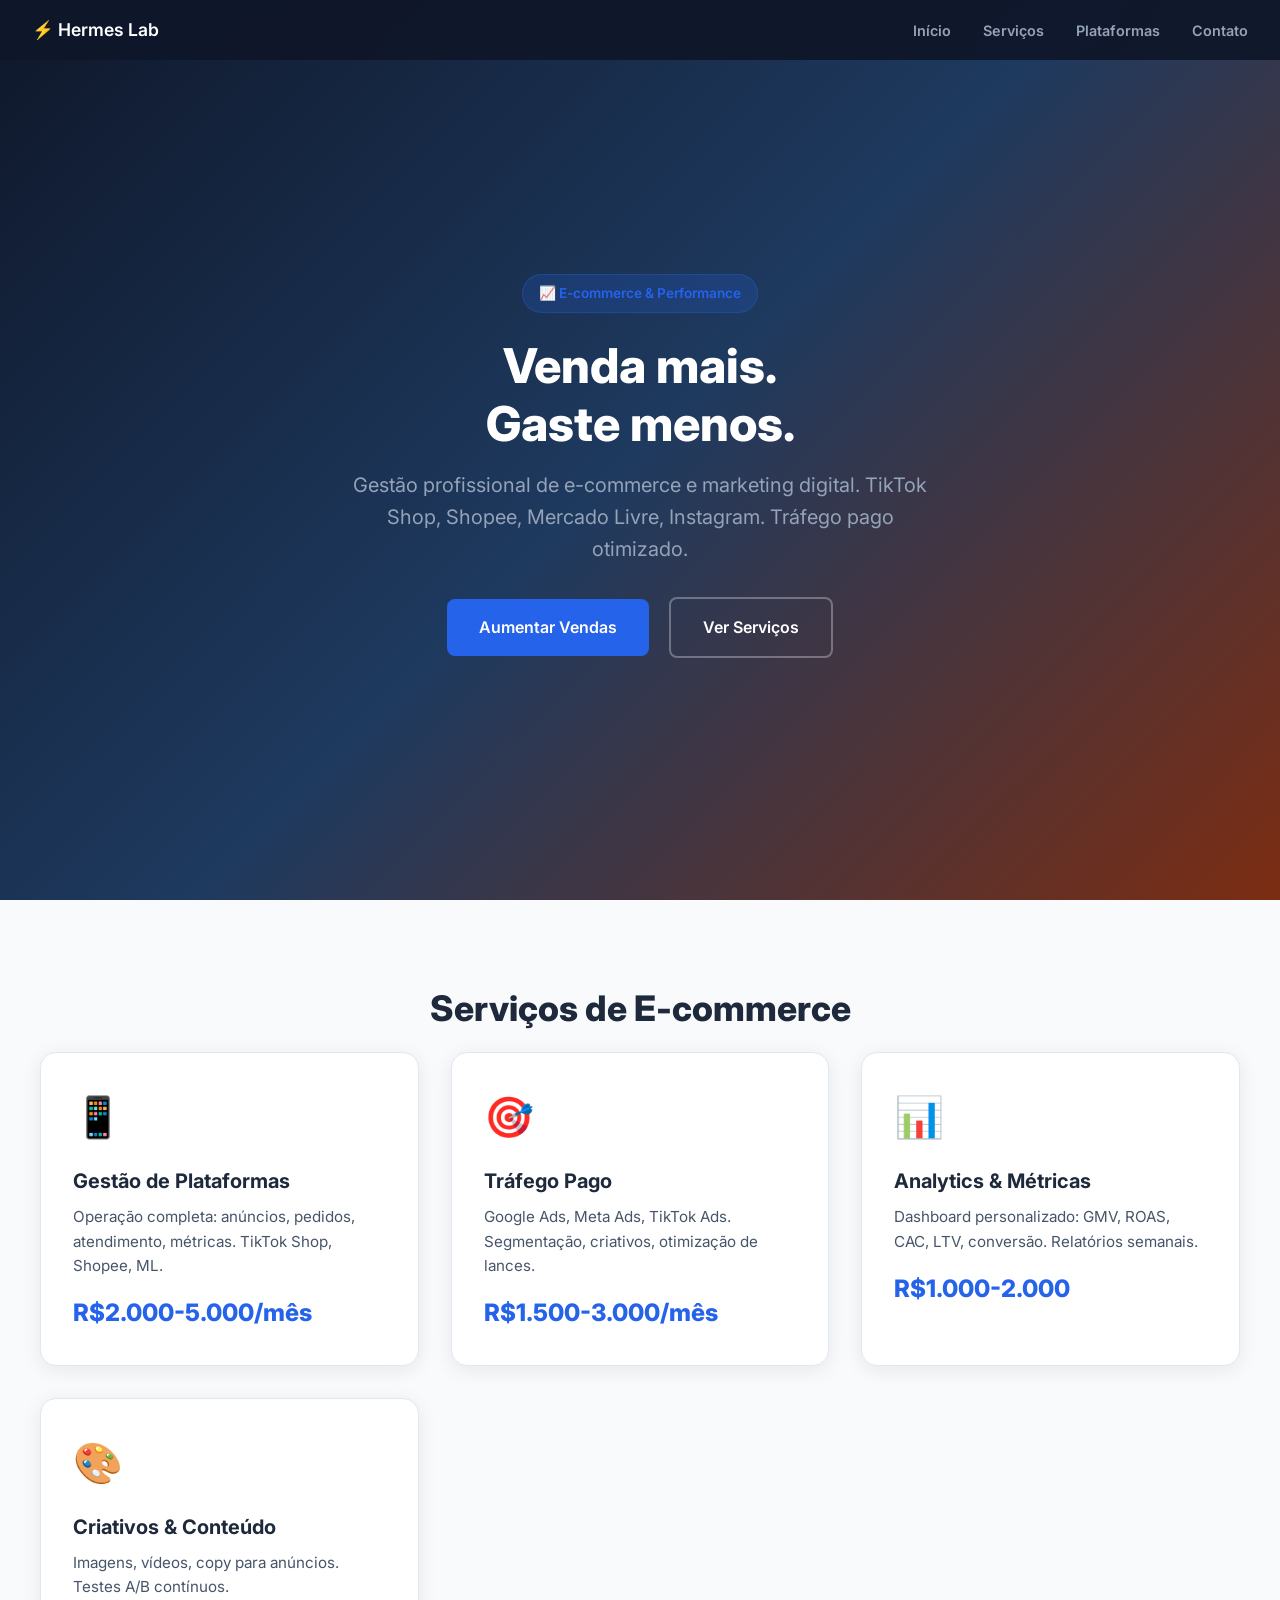
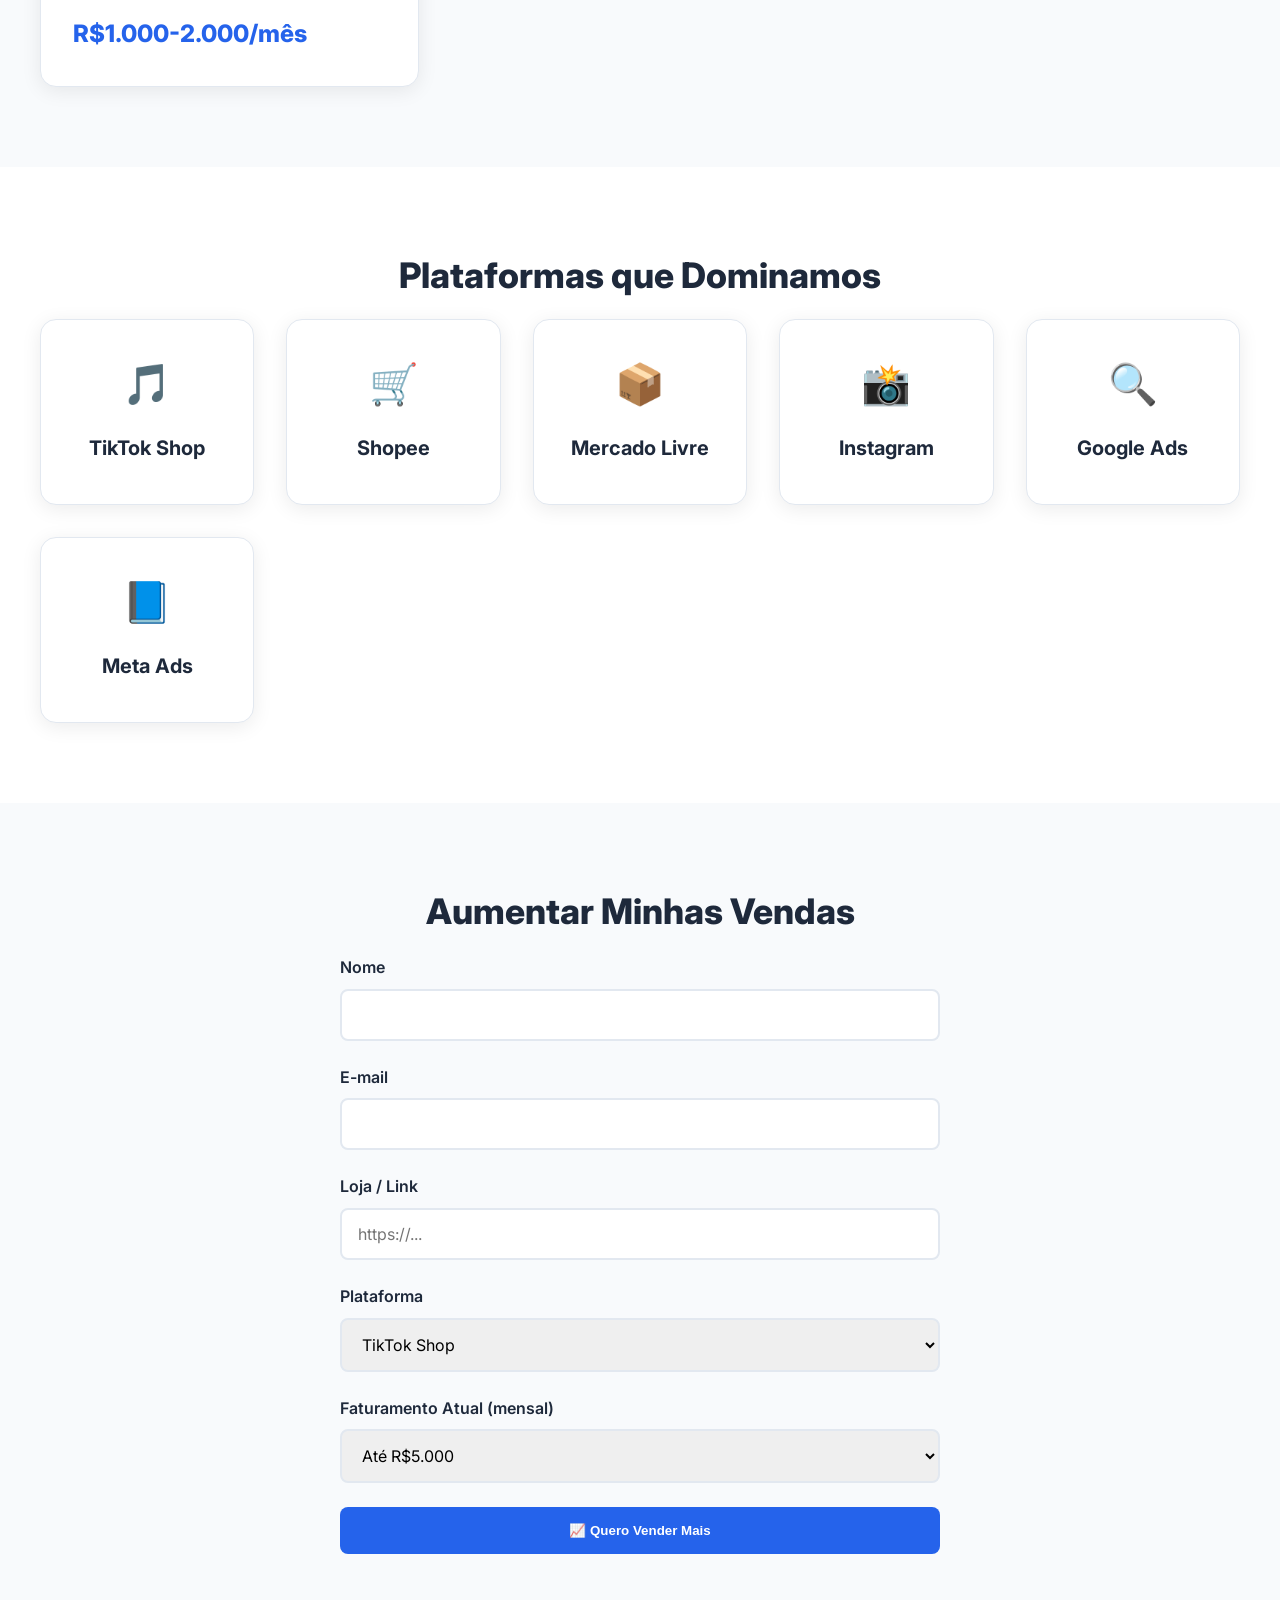
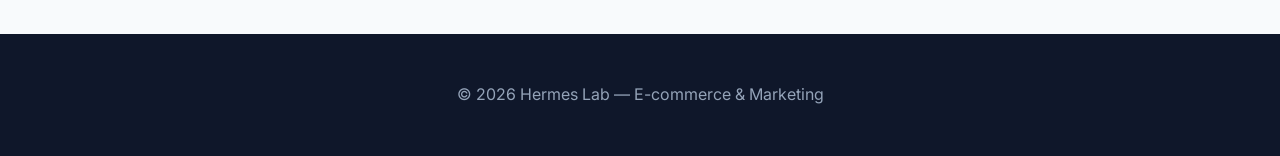
==== ecommerce/index.html @ 5197fa6b "Landing pages Hermes Lab v20260604-091412 — 2026-06-04 09:14:12" ====
<!DOCTYPE html>
<html lang="pt-BR">
<head>
  <meta charset="UTF-8">
  <meta name="viewport" content="width=device-width, initial-scale=1.0">
  <title>E-commerce & Marketing Digital — TikTok Shop, Shopee | Hermes Lab</title>
  <meta name="description" content="Gestão completa de e-commerce: TikTok Shop, Shopee, Mercado Livre. Tráfego pago, analytics, conversão. Resultados comprovados.">
  <link rel="stylesheet" href="../shared/style.css">
</head>
<body>

<nav class="nav">
  <a href="../home/index.html">⚡ Hermes Lab</a>
  <div class="nav-links">
    <a href="../home/index.html">Início</a>
    <a href="#servicos">Serviços</a>
    <a href="#plataformas">Plataformas</a>
    <a href="#contato">Contato</a>
  </div>
</nav>

<section class="hero" style="background:linear-gradient(135deg, #0f172a 0%, #1e3a5f 50%, #7c2d12 100%);">
  <div>
    <span class="badge">📈 E-commerce & Performance</span>
    <h1>Venda mais.<br>Gaste menos.</h1>
    <p>Gestão profissional de e-commerce e marketing digital. TikTok Shop, Shopee, Mercado Livre, Instagram. Tráfego pago otimizado.</p>
    <a href="#contato" class="btn btn-primary" style="margin-right:1rem;">Aumentar Vendas</a>
    <a href="#servicos" class="btn btn-secondary">Ver Serviços</a>
  </div>
</section>

<section class="section section-light" id="servicos">
  <div class="container">
    <h2 class="section-title">Serviços de E-commerce</h2>
    <div class="cards">
      <div class="card">
        <div class="card-icon">📱</div>
        <h3>Gestão de Plataformas</h3>
        <p>Operação completa: anúncios, pedidos, atendimento, métricas. TikTok Shop, Shopee, ML.</p>
        <div class="card-price">R$2.000-5.000/mês</div>
      </div>
      <div class="card">
        <div class="card-icon">🎯</div>
        <h3>Tráfego Pago</h3>
        <p>Google Ads, Meta Ads, TikTok Ads. Segmentação, criativos, otimização de lances.</p>
        <div class="card-price">R$1.500-3.000/mês</div>
      </div>
      <div class="card">
        <div class="card-icon">📊</div>
        <h3>Analytics & Métricas</h3>
        <p>Dashboard personalizado: GMV, ROAS, CAC, LTV, conversão. Relatórios semanais.</p>
        <div class="card-price">R$1.000-2.000</div>
      </div>
      <div class="card">
        <div class="card-icon">🎨</div>
        <h3>Criativos & Conteúdo</h3>
        <p>Imagens, vídeos, copy para anúncios. Testes A/B contínuos.</p>
        <div class="card-price">R$1.000-2.000/mês</div>
      </div>
    </div>
  </div>
</section>

<section class="section" id="plataformas">
  <div class="container">
    <h2 class="section-title">Plataformas que Dominamos</h2>
    <div class="cards" style="grid-template-columns:repeat(auto-fit,minmax(200px,1fr));">
      <div class="card" style="text-align:center;"><div class="card-icon">🎵</div><h3>TikTok Shop</h3></div>
      <div class="card" style="text-align:center;"><div class="card-icon">🛒</div><h3>Shopee</h3></div>
      <div class="card" style="text-align:center;"><div class="card-icon">📦</div><h3>Mercado Livre</h3></div>
      <div class="card" style="text-align:center;"><div class="card-icon">📸</div><h3>Instagram</h3></div>
      <div class="card" style="text-align:center;"><div class="card-icon">🔍</div><h3>Google Ads</h3></div>
      <div class="card" style="text-align:center;"><div class="card-icon">📘</div><h3>Meta Ads</h3></div>
    </div>
  </div>
</section>

<section class="section section-light" id="contato">
  <div class="container" style="max-width:600px;">
    <h2 class="section-title">Aumentar Minhas Vendas</h2>
    <form id="ecomm-form">
      <div class="form-group"><label>Nome</label><input type="text" name="nome" required></div>
      <div class="form-group"><label>E-mail</label><input type="email" name="email" required></div>
      <div class="form-group"><label>Loja / Link</label><input type="url" name="loja" placeholder="https://..."></div>
      <div class="form-group"><label>Plataforma</label>
        <select name="plataforma">
          <option value="tiktok">TikTok Shop</option>
          <option value="shopee">Shopee</option>
          <option value="mercadolivre">Mercado Livre</option>
          <option value="instagram">Instagram</option>
          <option value="multi">Multi-plataforma</option>
        </select>
      </div>
      <div class="form-group"><label>Faturamento Atual (mensal)</label>
        <select name="faturamento">
          <option value="0-5k">Até R$5.000</option>
          <option value="5k-20k">R$5.000 - R$20.000</option>
          <option value="20k-50k">R$20.000 - R$50.000</option>
          <option value="50k+">R$50.000+</option>
        </select>
      </div>
      <button type="submit" class="btn btn-primary" style="width:100%;">📈 Quero Vender Mais</button>
    </form>
  </div>
</section>

<footer class="footer"><p>© 2026 Hermes Lab — E-commerce & Marketing</p></footer>
<script src="../shared/script.js"></script>
<script>handleSubmit('ecomm-form', 'http://localhost:5678/webhook/ecommerce');</script>
</body>
</html>
---- shared/style.css ----
/* ===== SHARED STYLES — LANDING PAGES ===== */
@import url('https://fonts.googleapis.com/css2?family=Inter:wght@400;500;600;700;800&display=swap');

:root {
  --primary: #2563eb;
  --primary-dark: #1d4ed8;
  --secondary: #0f172a;
  --accent: #f59e0b;
  --success: #10b981;
  --danger: #ef4444;
  --gray-50: #f8fafc;
  --gray-100: #f1f5f9;
  --gray-200: #e2e8f0;
  --gray-600: #475569;
  --gray-800: #1e293b;
  --gray-900: #0f172a;
}

* { margin: 0; padding: 0; box-sizing: border-box; }
html { scroll-behavior: smooth; }
body {
  font-family: 'Inter', sans-serif;
  color: var(--gray-800);
  line-height: 1.6;
}

/* NAV */
.nav {
  position: fixed; top: 0; width: 100%; z-index: 100;
  background: rgba(15,23,42,0.95); backdrop-filter: blur(10px);
  padding: 1rem 2rem; display: flex; justify-content: space-between; align-items: center;
}
.nav a { color: white; text-decoration: none; font-weight: 600; font-size: 1.1rem; }
.nav-links { display: flex; gap: 2rem; }
.nav-links a { color: #94a3b8; font-size: 0.9rem; transition: color 0.3s; }
.nav-links a:hover { color: white; }

/* HERO */
.hero {
  min-height: 100vh; display: flex; align-items: center; justify-content: center;
  background: linear-gradient(135deg, var(--secondary) 0%, #1e3a5f 100%);
  color: white; text-align: center; padding: 6rem 2rem 4rem;
}
.hero h1 { font-size: 3rem; font-weight: 800; margin-bottom: 1rem; line-height: 1.2; }
.hero p { font-size: 1.25rem; color: #94a3b8; max-width: 600px; margin: 0 auto 2rem; }
.hero .badge {
  display: inline-block; background: rgba(37,99,235,0.2); color: var(--primary);
  padding: 0.5rem 1rem; border-radius: 2rem; font-size: 0.85rem; font-weight: 600;
  margin-bottom: 1.5rem; border: 1px solid rgba(37,99,235,0.3);
}

/* CTA BUTTONS */
.btn {
  display: inline-block; padding: 1rem 2rem; border-radius: 0.5rem;
  font-weight: 600; text-decoration: none; transition: all 0.3s; cursor: pointer; border: none;
}
.btn-primary { background: var(--primary); color: white; }
.btn-primary:hover { background: var(--primary-dark); transform: translateY(-2px); }
.btn-secondary { background: transparent; color: white; border: 2px solid rgba(255,255,255,0.3); }
.btn-secondary:hover { border-color: white; }
.btn-accent { background: var(--accent); color: var(--secondary); }
.btn-accent:hover { background: #d97706; }

/* SECTIONS */
.section { padding: 5rem 2rem; }
.section-light { background: var(--gray-50); }
.section-dark { background: var(--secondary); color: white; }
.container { max-width: 1200px; margin: 0 auto; }
.section-title { font-size: 2.2rem; font-weight: 800; text-align: center; margin-bottom: 1rem; }
.section-subtitle { text-align: center; color: var(--gray-600); max-width: 600px; margin: 0 auto 3rem; }

/* CARDS */
.cards { display: grid; grid-template-columns: repeat(auto-fit, minmax(300px, 1fr)); gap: 2rem; }
.card {
  background: white; border-radius: 1rem; padding: 2rem; box-shadow: 0 4px 20px rgba(0,0,0,0.08);
  transition: transform 0.3s, box-shadow 0.3s; border: 1px solid var(--gray-200);
}
.card:hover { transform: translateY(-4px); box-shadow: 0 8px 30px rgba(0,0,0,0.12); }
.card-icon { font-size: 2.5rem; margin-bottom: 1rem; }
.card h3 { font-size: 1.25rem; font-weight: 700; margin-bottom: 0.5rem; }
.card p { color: var(--gray-600); font-size: 0.95rem; }
.card-price { font-size: 1.5rem; font-weight: 800; color: var(--primary); margin-top: 1rem; }

/* PRICING TABLE */
.pricing-table {
  width: 100%; border-collapse: collapse; background: white;
  border-radius: 1rem; overflow: hidden; box-shadow: 0 4px 20px rgba(0,0,0,0.08);
}
.pricing-table th, .pricing-table td { padding: 1rem 1.5rem; text-align: left; }
.pricing-table th { background: var(--secondary); color: white; font-weight: 600; }
.pricing-table tr:nth-child(even) { background: var(--gray-50); }
.pricing-table tr:hover { background: rgba(37,99,235,0.05); }

/* STEPS */
.steps { display: flex; gap: 2rem; justify-content: center; flex-wrap: wrap; }
.step {
  text-align: center; flex: 1; min-width: 200px; max-width: 300px;
  padding: 2rem; background: white; border-radius: 1rem;
  box-shadow: 0 4px 20px rgba(0,0,0,0.08);
}
.step-number {
  width: 60px; height: 60px; border-radius: 50%; background: var(--primary);
  color: white; font-size: 1.5rem; font-weight: 800; display: flex;
  align-items: center; justify-content: center; margin: 0 auto 1rem;
}
.step h3 { font-size: 1.1rem; margin-bottom: 0.5rem; }
.step p { color: var(--gray-600); font-size: 0.9rem; }

/* FORM */
.form-group { margin-bottom: 1.5rem; }
.form-group label { display: block; font-weight: 600; margin-bottom: 0.5rem; }
.form-group input, .form-group textarea, .form-group select {
  width: 100%; padding: 0.875rem 1rem; border: 2px solid var(--gray-200);
  border-radius: 0.5rem; font-size: 1rem; font-family: inherit; transition: border-color 0.3s;
}
.form-group input:focus, .form-group textarea:focus { border-color: var(--primary); outline: none; }

/* FAQ */
.faq-item { border-bottom: 1px solid var(--gray-200); padding: 1.5rem 0; }
.faq-item h3 { font-size: 1.05rem; margin-bottom: 0.5rem; cursor: pointer; }
.faq-item p { color: var(--gray-600); font-size: 0.95rem; }

/* FOOTER */
.footer {
  background: var(--secondary); color: #94a3b8; padding: 3rem 2rem; text-align: center;
}
.footer a { color: var(--primary); text-decoration: none; }

/* RESPONSIVE */
@media (max-width: 768px) {
  .hero h1 { font-size: 2rem; }
  .hero p { font-size: 1rem; }
  .nav-links { display: none; }
  .cards { grid-template-columns: 1fr; }
  .steps { flex-direction: column; align-items: center; }
}
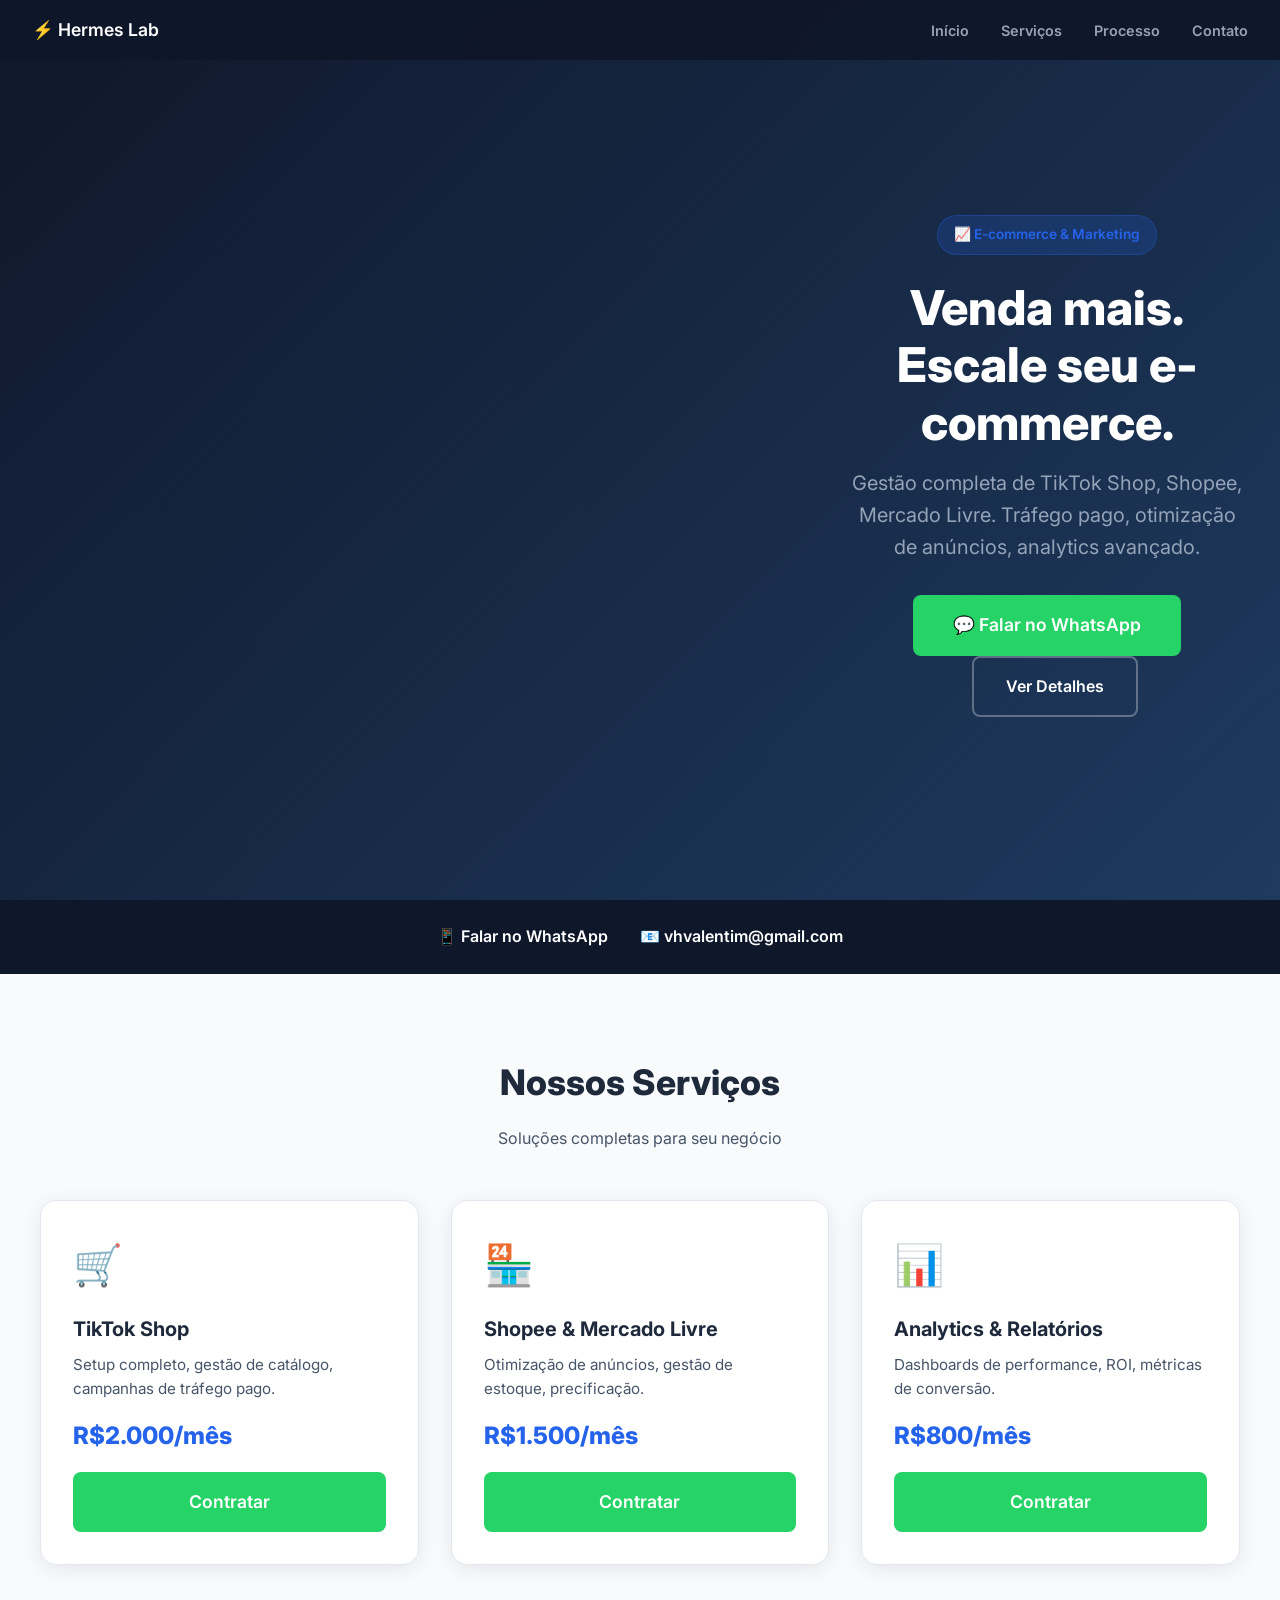
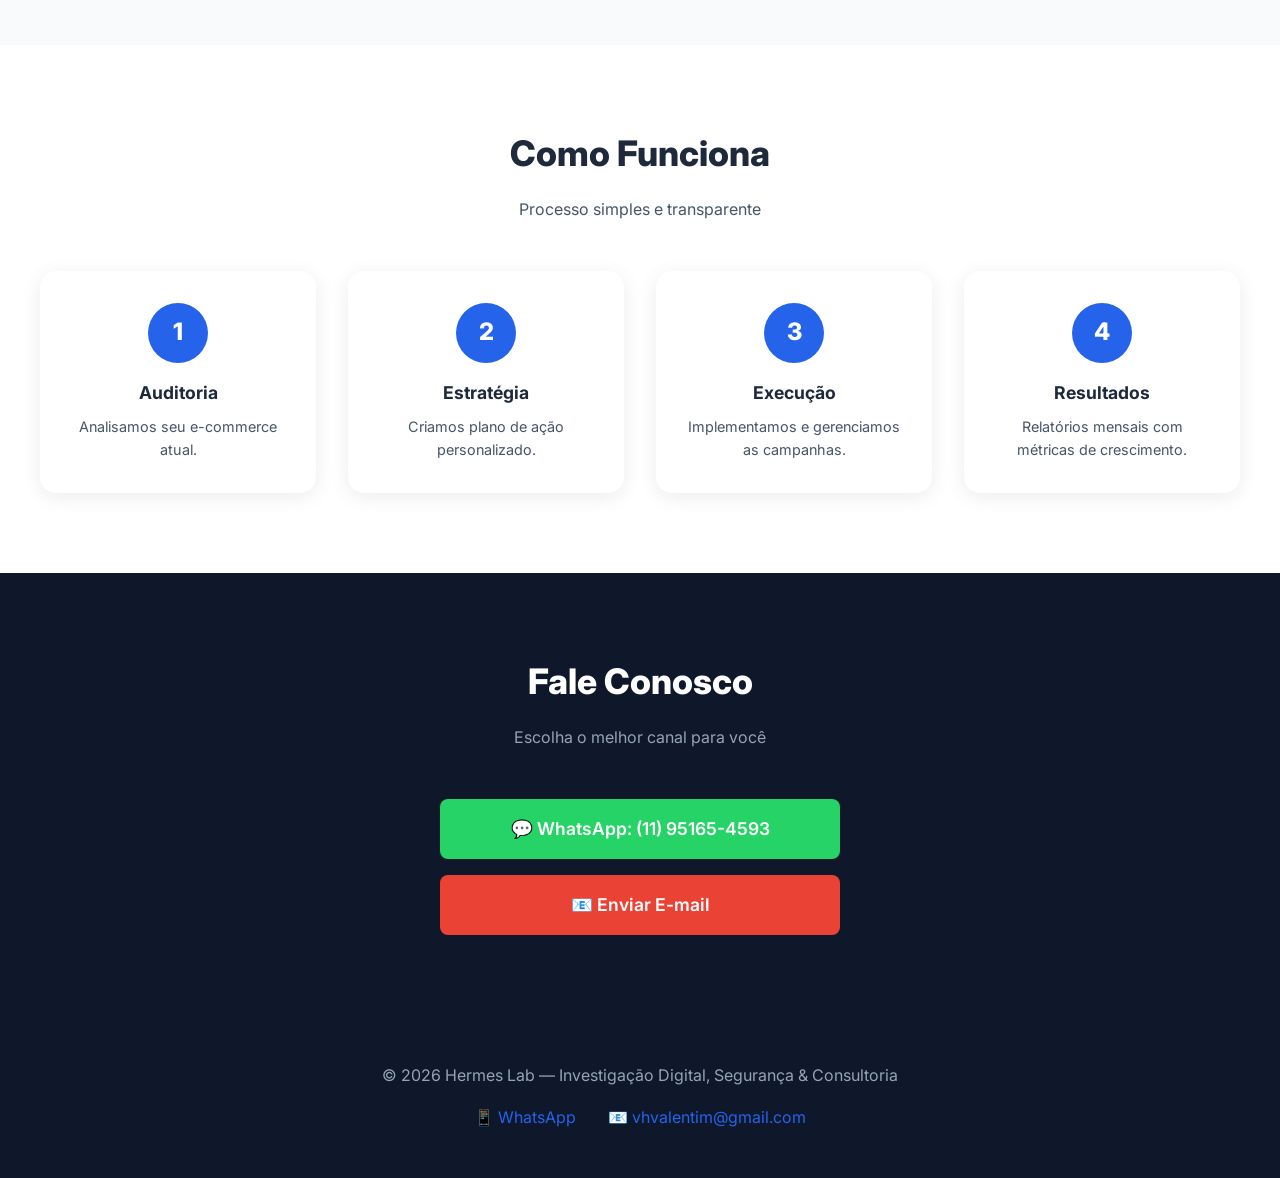
==== commit a6ffb1f9: "feat: landing pages com hero images, WhatsApp e email - Hero images em todas as 6 páginas (desktop +" ====
--- a/ecommerce/index.html
+++ b/ecommerce/index.html
@@ -14,98 +14,108 @@
   <div class="nav-links">
     <a href="../home/index.html">Início</a>
     <a href="#servicos">Serviços</a>
-    <a href="#plataformas">Plataformas</a>
+    <a href="#como-funciona">Processo</a>
     <a href="#contato">Contato</a>
   </div>
 </nav>
 
-<section class="hero" style="background:linear-gradient(135deg, #0f172a 0%, #1e3a5f 50%, #7c2d12 100%);">
+<section class="hero">
+  <div class="hero-bg" style="background-image: url('hero.png');"></div>
   <div>
-    <span class="badge">📈 E-commerce & Performance</span>
-    <h1>Venda mais.<br>Gaste menos.</h1>
-    <p>Gestão profissional de e-commerce e marketing digital. TikTok Shop, Shopee, Mercado Livre, Instagram. Tráfego pago otimizado.</p>
-    <a href="#contato" class="btn btn-primary" style="margin-right:1rem;">Aumentar Vendas</a>
-    <a href="#servicos" class="btn btn-secondary">Ver Serviços</a>
+    <span class="badge">📈 E-commerce & Marketing</span>
+    <h1>Venda mais.<br>Escale seu e-commerce.</h1>
+    <p>Gestão completa de TikTok Shop, Shopee, Mercado Livre. Tráfego pago, otimização de anúncios, analytics avançado.</p>
+    <a href="https://wa.me/5511951654593?text=Olá! Vim pelo site Hermes Lab e gostaria de saber mais sobre ecommerce." class="btn btn-whatsapp" target="_blank">💬 Falar no WhatsApp</a>
+    <a href="#servicos" class="btn btn-secondary" style="margin-left:1rem;">Ver Detalhes</a>
   </div>
 </section>
 
+<div class="contact-bar">
+  <a href="https://wa.me/5511951654593" target="_blank">📱 Falar no WhatsApp</a>
+  <a href="mailto:vhvalentim@gmail.com">📧 vhvalentim@gmail.com</a>
+</div>
+
 <section class="section section-light" id="servicos">
   <div class="container">
-    <h2 class="section-title">Serviços de E-commerce</h2>
+    <h2 class="section-title">Nossos Serviços</h2>
+    <p class="section-subtitle">Soluções completas para seu negócio</p>
+    
     <div class="cards">
       <div class="card">
-        <div class="card-icon">📱</div>
-        <h3>Gestão de Plataformas</h3>
-        <p>Operação completa: anúncios, pedidos, atendimento, métricas. TikTok Shop, Shopee, ML.</p>
-        <div class="card-price">R$2.000-5.000/mês</div>
+        <div class="card-icon">🛒</div>
+        <h3>TikTok Shop</h3>
+        <p>Setup completo, gestão de catálogo, campanhas de tráfego pago.</p>
+        <div class="card-price">R$2.000/mês</div>
+        <a href="https://wa.me/5511951654593?text=Olá! Gostaria de contratar TikTok Shop." class="btn btn-whatsapp" style="margin-top:1rem;display:block;text-align:center;" target="_blank">Contratar</a>
       </div>
       <div class="card">
-        <div class="card-icon">🎯</div>
-        <h3>Tráfego Pago</h3>
-        <p>Google Ads, Meta Ads, TikTok Ads. Segmentação, criativos, otimização de lances.</p>
-        <div class="card-price">R$1.500-3.000/mês</div>
+        <div class="card-icon">🏪</div>
+        <h3>Shopee & Mercado Livre</h3>
+        <p>Otimização de anúncios, gestão de estoque, precificação.</p>
+        <div class="card-price">R$1.500/mês</div>
+        <a href="https://wa.me/5511951654593?text=Olá! Gostaria de contratar Shopee & Mercado Livre." class="btn btn-whatsapp" style="margin-top:1rem;display:block;text-align:center;" target="_blank">Contratar</a>
       </div>
       <div class="card">
         <div class="card-icon">📊</div>
-        <h3>Analytics & Métricas</h3>
-        <p>Dashboard personalizado: GMV, ROAS, CAC, LTV, conversão. Relatórios semanais.</p>
-        <div class="card-price">R$1.000-2.000</div>
-      </div>
-      <div class="card">
-        <div class="card-icon">🎨</div>
-        <h3>Criativos & Conteúdo</h3>
-        <p>Imagens, vídeos, copy para anúncios. Testes A/B contínuos.</p>
-        <div class="card-price">R$1.000-2.000/mês</div>
+        <h3>Analytics & Relatórios</h3>
+        <p>Dashboards de performance, ROI, métricas de conversão.</p>
+        <div class="card-price">R$800/mês</div>
+        <a href="https://wa.me/5511951654593?text=Olá! Gostaria de contratar Analytics & Relatórios." class="btn btn-whatsapp" style="margin-top:1rem;display:block;text-align:center;" target="_blank">Contratar</a>
       </div>
     </div>
   </div>
 </section>
 
-<section class="section" id="plataformas">
+<section class="section" id="como-funciona">
   <div class="container">
-    <h2 class="section-title">Plataformas que Dominamos</h2>
-    <div class="cards" style="grid-template-columns:repeat(auto-fit,minmax(200px,1fr));">
-      <div class="card" style="text-align:center;"><div class="card-icon">🎵</div><h3>TikTok Shop</h3></div>
-      <div class="card" style="text-align:center;"><div class="card-icon">🛒</div><h3>Shopee</h3></div>
-      <div class="card" style="text-align:center;"><div class="card-icon">📦</div><h3>Mercado Livre</h3></div>
-      <div class="card" style="text-align:center;"><div class="card-icon">📸</div><h3>Instagram</h3></div>
-      <div class="card" style="text-align:center;"><div class="card-icon">🔍</div><h3>Google Ads</h3></div>
-      <div class="card" style="text-align:center;"><div class="card-icon">📘</div><h3>Meta Ads</h3></div>
+    <h2 class="section-title">Como Funciona</h2>
+    <p class="section-subtitle">Processo simples e transparente</p>
+    
+    <div class="steps">
+      <div class="step">
+        <div class="step-number">1</div>
+        <h3>Auditoria</h3>
+        <p>Analisamos seu e-commerce atual.</p>
+      </div>
+      <div class="step">
+        <div class="step-number">2</div>
+        <h3>Estratégia</h3>
+        <p>Criamos plano de ação personalizado.</p>
+      </div>
+      <div class="step">
+        <div class="step-number">3</div>
+        <h3>Execução</h3>
+        <p>Implementamos e gerenciamos as campanhas.</p>
+      </div>
+      <div class="step">
+        <div class="step-number">4</div>
+        <h3>Resultados</h3>
+        <p>Relatórios mensais com métricas de crescimento.</p>
+      </div>
     </div>
   </div>
 </section>
 
-<section class="section section-light" id="contato">
+<section class="section section-dark" id="contato">
   <div class="container" style="max-width:600px;">
-    <h2 class="section-title">Aumentar Minhas Vendas</h2>
-    <form id="ecomm-form">
-      <div class="form-group"><label>Nome</label><input type="text" name="nome" required></div>
-      <div class="form-group"><label>E-mail</label><input type="email" name="email" required></div>
-      <div class="form-group"><label>Loja / Link</label><input type="url" name="loja" placeholder="https://..."></div>
-      <div class="form-group"><label>Plataforma</label>
-        <select name="plataforma">
-          <option value="tiktok">TikTok Shop</option>
-          <option value="shopee">Shopee</option>
-          <option value="mercadolivre">Mercado Livre</option>
-          <option value="instagram">Instagram</option>
-          <option value="multi">Multi-plataforma</option>
-        </select>
-      </div>
-      <div class="form-group"><label>Faturamento Atual (mensal)</label>
-        <select name="faturamento">
-          <option value="0-5k">Até R$5.000</option>
-          <option value="5k-20k">R$5.000 - R$20.000</option>
-          <option value="20k-50k">R$20.000 - R$50.000</option>
-          <option value="50k+">R$50.000+</option>
-        </select>
-      </div>
-      <button type="submit" class="btn btn-primary" style="width:100%;">📈 Quero Vender Mais</button>
-    </form>
+    <h2 class="section-title" style="color:white;">Fale Conosco</h2>
+    <p class="section-subtitle" style="color:#94a3b8;">Escolha o melhor canal para você</p>
+    
+    <div style="text-align:center; display:flex; flex-direction:column; gap:1rem; align-items:center;">
+      <a href="https://wa.me/5511951654593?text=Olá! Vim pelo site Hermes Lab e gostaria de mais informações." class="btn btn-whatsapp" style="width:100%;max-width:400px;text-align:center;font-size:1.1rem;" target="_blank">💬 WhatsApp: (11) 95165-4593</a>
+      <a href="mailto:vhvalentim@gmail.com" class="btn btn-email" style="width:100%;max-width:400px;text-align:center;font-size:1.1rem;">📧 Enviar E-mail</a>
+    </div>
   </div>
 </section>
 
-<footer class="footer"><p>© 2026 Hermes Lab — E-commerce & Marketing</p></footer>
+<footer class="footer">
+  <p>© 2026 Hermes Lab — Investigação Digital, Segurança & Consultoria</p>
+  <div class="footer-links">
+    <a href="https://wa.me/5511951654593" target="_blank">📱 WhatsApp</a>
+    <a href="mailto:vhvalentim@gmail.com">📧 vhvalentim@gmail.com</a>
+  </div>
+</footer>
+
 <script src="../shared/script.js"></script>
-<script>handleSubmit('ecomm-form', 'http://localhost:5678/webhook/ecommerce');</script>
 </body>
-</html>
+</html>
--- a/shared/style.css
+++ b/shared/style.css
@@ -14,6 +14,8 @@
   --gray-600: #475569;
   --gray-800: #1e293b;
   --gray-900: #0f172a;
+  --whatsapp: #25d366;
+  --email: #ea4335;
 }
 
 * { margin: 0; padding: 0; box-sizing: border-box; }
@@ -40,7 +42,18 @@
   min-height: 100vh; display: flex; align-items: center; justify-content: center;
   background: linear-gradient(135deg, var(--secondary) 0%, #1e3a5f 100%);
   color: white; text-align: center; padding: 6rem 2rem 4rem;
+  position: relative; overflow: hidden;
 }
+.hero-bg {
+  position: absolute; top: 0; left: 0; width: 100%; height: 100%;
+  background-size: cover; background-position: center; background-repeat: no-repeat;
+  z-index: 0;
+}
+.hero-bg::after {
+  content: ''; position: absolute; top: 0; left: 0; width: 100%; height: 100%;
+  background: linear-gradient(135deg, rgba(15,23,42,0.85) 0%, rgba(30,58,95,0.75) 100%);
+}
+.hero > * { position: relative; z-index: 1; }
 .hero h1 { font-size: 3rem; font-weight: 800; margin-bottom: 1rem; line-height: 1.2; }
 .hero p { font-size: 1.25rem; color: #94a3b8; max-width: 600px; margin: 0 auto 2rem; }
 .hero .badge {
@@ -60,6 +73,21 @@
 .btn-secondary:hover { border-color: white; }
 .btn-accent { background: var(--accent); color: var(--secondary); }
 .btn-accent:hover { background: #d97706; }
+.btn-whatsapp { background: var(--whatsapp); color: white; font-size: 1.1rem; padding: 1rem 2.5rem; }
+.btn-whatsapp:hover { background: #128c7e; transform: translateY(-2px); }
+.btn-email { background: var(--email); color: white; }
+.btn-email:hover { background: #c5221f; }
+
+/* CONTACT BAR */
+.contact-bar {
+  background: var(--secondary); padding: 1.5rem 2rem; text-align: center;
+  display: flex; justify-content: center; gap: 2rem; flex-wrap: wrap;
+}
+.contact-bar a {
+  color: white; text-decoration: none; font-weight: 600;
+  display: flex; align-items: center; gap: 0.5rem; transition: color 0.3s;
+}
+.contact-bar a:hover { color: var(--whatsapp); }
 
 /* SECTIONS */
 .section { padding: 5rem 2rem; }
@@ -125,12 +153,20 @@
   background: var(--secondary); color: #94a3b8; padding: 3rem 2rem; text-align: center;
 }
 .footer a { color: var(--primary); text-decoration: none; }
+.footer-links { display: flex; justify-content: center; gap: 2rem; margin-top: 1rem; flex-wrap: wrap; }
 
 /* RESPONSIVE */
 @media (max-width: 768px) {
+  .hero { padding: 5rem 1.5rem 3rem; }
   .hero h1 { font-size: 2rem; }
   .hero p { font-size: 1rem; }
   .nav-links { display: none; }
   .cards { grid-template-columns: 1fr; }
   .steps { flex-direction: column; align-items: center; }
+  .contact-bar { flex-direction: column; gap: 1rem; }
+  .section { padding: 3rem 1.5rem; }
+  .section-title { font-size: 1.6rem; }
 }
+
+/* WHATSAPP HIDDEN NUMBER */
+.btn-whatsapp .phone-hidden { display: none; }
